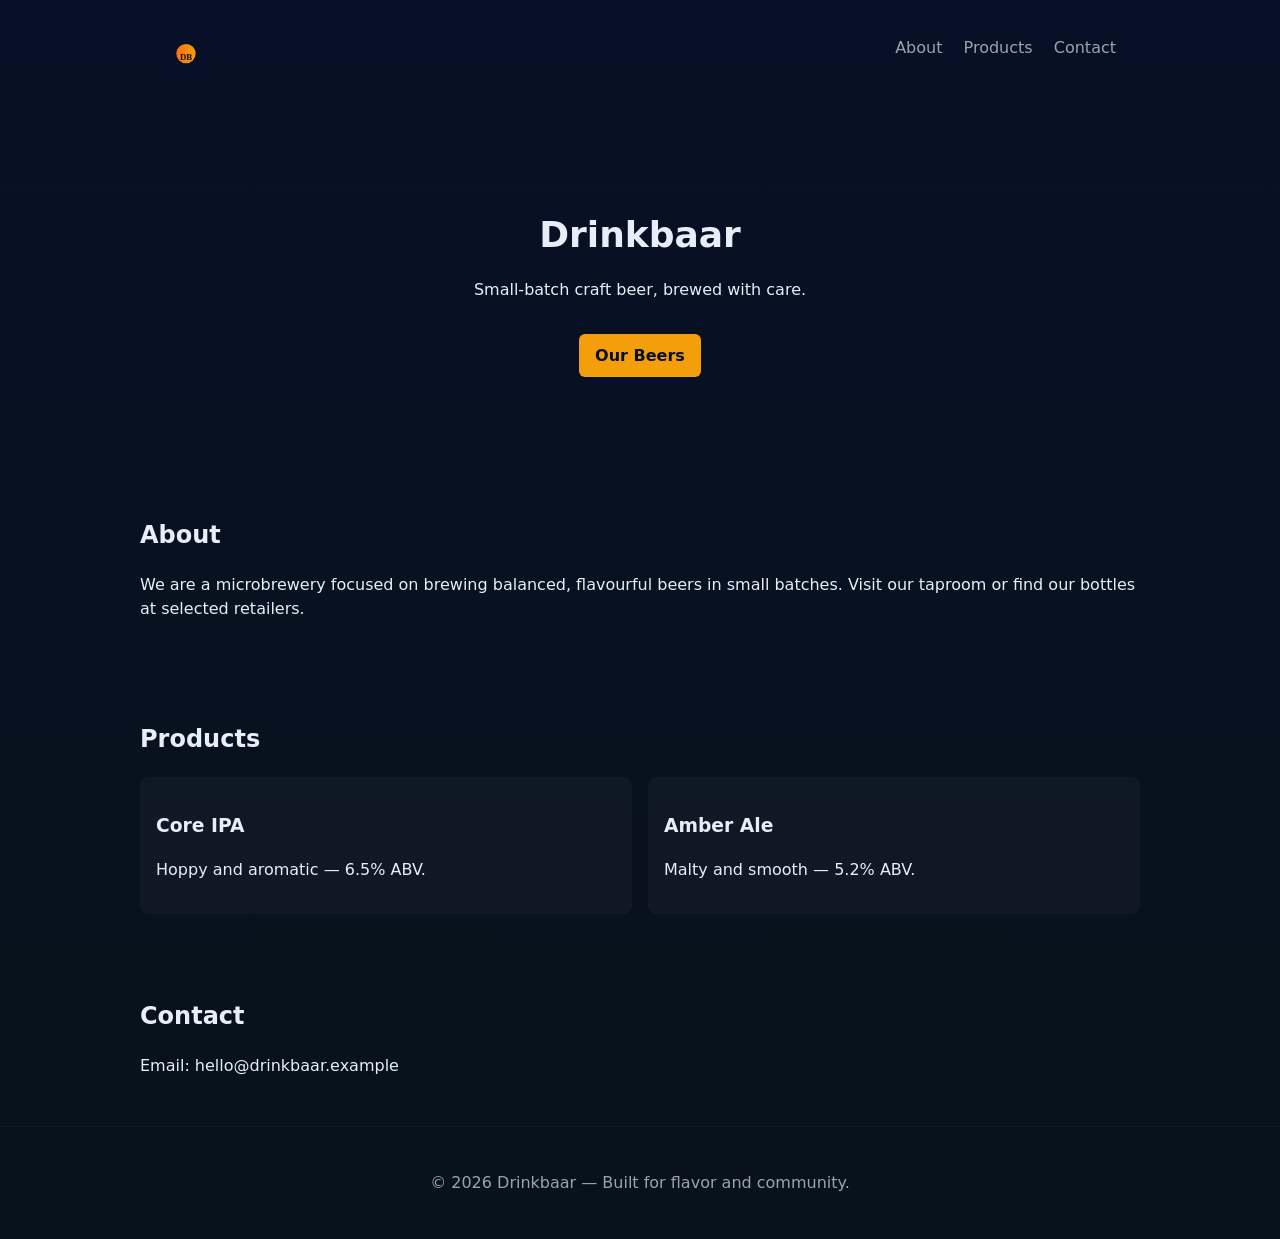
==== public/index.html @ 3a940630 "Changed workflow to use a public directory for GitHub Pages deployment and updated the deployment do" ====
<!doctype html>
<html lang="en">
<head>
  <meta charset="utf-8">
  <meta name="viewport" content="width=device-width,initial-scale=1">
  <title>Drinkbaar — Microbrewery</title>
  <meta name="description" content="Drinkbaar — Small-batch craft beers from our microbrewery.">
  <link rel="stylesheet" href="assets/css/style.css">
</head>
<body>
  <header class="site-header">
    <div class="container">
      <img src="assets/img/logo.svg" alt="Drinkbaar logo" class="logo">
      <nav class="main-nav">
        <a href="#about">About</a>
        <a href="#products">Products</a>
        <a href="#contact">Contact</a>
      </nav>
    </div>
  </header>

  <main>
    <section class="hero">
      <div class="container">
        <h1>Drinkbaar</h1>
        <p>Small-batch craft beer, brewed with care.</p>
        <a class="btn" href="#products">Our Beers</a>
      </div>
    </section>

    <section id="about" class="container about">
      <h2>About</h2>
      <p>We are a microbrewery focused on brewing balanced, flavourful beers in small batches. Visit our taproom or find our bottles at selected retailers.</p>
    </section>

    <section id="products" class="container products">
      <h2>Products</h2>
      <div class="grid">
        <article class="card">
          <h3>Core IPA</h3>
          <p>Hoppy and aromatic — 6.5% ABV.</p>
        </article>
        <article class="card">
          <h3>Amber Ale</h3>
          <p>Malty and smooth — 5.2% ABV.</p>
        </article>
      </div>
    </section>

    <section id="contact" class="container contact">
      <h2>Contact</h2>
      <p>Email: hello@drinkbaar.example</p>
    </section>
  </main>

  <footer class="site-footer">
    <div class="container">© 2026 Drinkbaar — Built for flavor and community.</div>
  </footer>
</body>
</html>
---- public/assets/css/style.css ----
:root{
  --bg:#0f1724;
  --muted:#9ca3af;
  --accent:#f59e0b;
  --card:#0b1220;
}
*{box-sizing:border-box}
body{margin:0;font-family:Inter,system-ui,Segoe UI,Roboto,"Helvetica Neue",Arial;background:linear-gradient(180deg,#071026 0%, #08121a 100%);color:#e6eef8;line-height:1.5}
.container{max-width:1000px;margin:0 auto;padding:1.5rem}
.site-header{background:transparent;padding:.75rem 0}
.site-header .logo{height:44px;vertical-align:middle}
.main-nav{float:right}
.main-nav a{color:var(--muted);margin-left:1rem;text-decoration:none}
.hero{padding:4rem 0;text-align:center}
.hero h1{font-size:2.25rem;margin:.25rem 0}
.btn{display:inline-block;margin-top:1rem;padding:.6rem 1rem;background:var(--accent);color:#071026;border-radius:6px;text-decoration:none;font-weight:600}
.about,.products,.contact{padding:2rem 0}
.grid{display:grid;grid-template-columns:repeat(auto-fit,minmax(220px,1fr));gap:1rem}
.card{background:rgba(255,255,255,0.03);padding:1rem;border-radius:8px}
.site-footer{padding:1.25rem 0;text-align:center;color:var(--muted);border-top:1px solid rgba(255,255,255,0.03)}

@media (max-width:700px){.main-nav{float:none;text-align:right;margin-top:.5rem}.hero h1{font-size:1.75rem}}
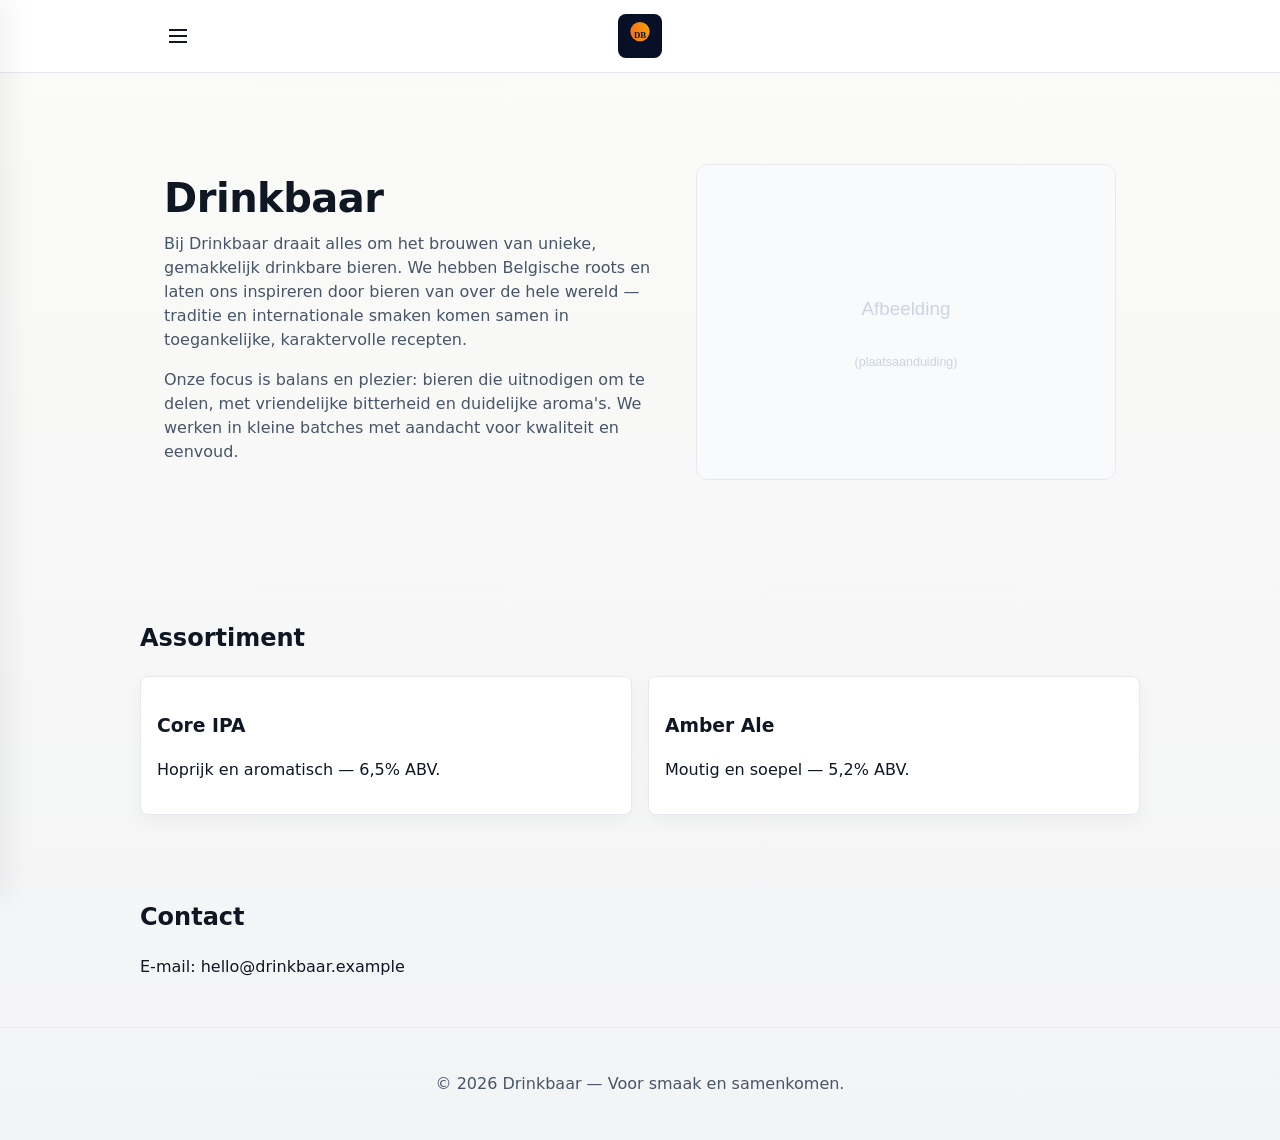
==== commit e3efb215: "Change contents" ====
--- a/public/index.html
+++ b/public/index.html
@@ -1,60 +1,118 @@
 <!doctype html>
-<html lang="en">
+<html lang="nl">
 <head>
   <meta charset="utf-8">
   <meta name="viewport" content="width=device-width,initial-scale=1">
-  <title>Drinkbaar — Microbrewery</title>
-  <meta name="description" content="Drinkbaar — Small-batch craft beers from our microbrewery.">
+  <title>Drinkbaar</title>
+  <meta name="description" content="Drinkbaar — Ambachtelijke small-batch bieren, geïnspireerd door België en de wereld.">
   <link rel="stylesheet" href="assets/css/style.css">
 </head>
 <body>
   <header class="site-header">
     <div class="container">
+      <button class="hamburger" aria-label="Menu openen" aria-expanded="false">
+        <span class="bar"></span>
+      </button>
+
       <img src="assets/img/logo.svg" alt="Drinkbaar logo" class="logo">
-      <nav class="main-nav">
-        <a href="#about">About</a>
-        <a href="#products">Products</a>
+
+      <nav class="main-nav" aria-label="Hoofdmenu" aria-hidden="true">
+        <button class="nav-close" aria-label="Sluiten">✕</button>
+        <a href="#about">Over ons</a>
+        <a href="#products">Assortiment</a>
         <a href="#contact">Contact</a>
       </nav>
     </div>
   </header>
 
+  <div class="nav-overlay" aria-hidden="true"></div>
+
   <main>
-    <section class="hero">
-      <div class="container">
-        <h1>Drinkbaar</h1>
-        <p>Small-batch craft beer, brewed with care.</p>
-        <a class="btn" href="#products">Our Beers</a>
+    <section id="about" class="hero">
+      <div class="container hero-grid">
+        <div class="hero-content">
+          <h1>Drinkbaar</h1>
+          <p>Bij Drinkbaar draait alles om het brouwen van unieke, gemakkelijk drinkbare bieren. We hebben Belgische roots en laten ons inspireren door bieren van over de hele wereld — traditie en internationale smaken komen samen in toegankelijke, karaktervolle recepten.</p>
+
+          <p>Onze focus is balans en plezier: bieren die uitnodigen om te delen, met vriendelijke bitterheid en duidelijke aroma's. We werken in kleine batches met aandacht voor kwaliteit en eenvoud.</p>
+        </div>
+
+        <div class="hero-media" aria-hidden="true">
+          <svg viewBox="0 0 400 300" preserveAspectRatio="xMidYMid slice" xmlns="http://www.w3.org/2000/svg" role="img" aria-label="Afbeelding (plaatsaanduiding)">
+            <rect width="100%" height="100%" fill="#f8fafc" />
+            <g fill="#cbd5e1" font-family="Arial, Helvetica, sans-serif" font-size="18" text-anchor="middle">
+              <text x="50%" y="48%">Afbeelding</text>
+              <text x="50%" y="64%" font-size="12">(plaatsaanduiding)</text>
+            </g>
+          </svg>
+        </div>
       </div>
     </section>
 
-    <section id="about" class="container about">
-      <h2>About</h2>
-      <p>We are a microbrewery focused on brewing balanced, flavourful beers in small batches. Visit our taproom or find our bottles at selected retailers.</p>
-    </section>
+    
 
     <section id="products" class="container products">
-      <h2>Products</h2>
+      <h2>Assortiment</h2>
       <div class="grid">
         <article class="card">
           <h3>Core IPA</h3>
-          <p>Hoppy and aromatic — 6.5% ABV.</p>
+          <p>Hoprijk en aromatisch — 6,5% ABV.</p>
         </article>
         <article class="card">
           <h3>Amber Ale</h3>
-          <p>Malty and smooth — 5.2% ABV.</p>
+          <p>Moutig en soepel — 5,2% ABV.</p>
         </article>
       </div>
     </section>
 
     <section id="contact" class="container contact">
       <h2>Contact</h2>
-      <p>Email: hello@drinkbaar.example</p>
+      <p>E-mail: hello@drinkbaar.example</p>
     </section>
   </main>
 
   <footer class="site-footer">
-    <div class="container">© 2026 Drinkbaar — Built for flavor and community.</div>
+    <div class="container">© 2026 Drinkbaar — Voor smaak en samenkomen.</div>
   </footer>
+  <script>
+    document.addEventListener('DOMContentLoaded', function(){
+      var header = document.querySelector('.site-header');
+      var btn = document.querySelector('.hamburger');
+      var nav = document.querySelector('.main-nav');
+      var closeBtn = document.querySelector('.nav-close');
+      var overlay = document.querySelector('.nav-overlay');
+      var links = document.querySelectorAll('.main-nav a');
+
+      function setOpen(open){
+        if (open){
+          header.classList.add('nav-open');
+        } else {
+          header.classList.remove('nav-open');
+        }
+        btn.setAttribute('aria-expanded', !!open);
+        nav.setAttribute('aria-hidden', !open);
+        overlay.setAttribute('aria-hidden', !open);
+      }
+
+      btn.addEventListener('click', function(e){
+        e.stopPropagation();
+        setOpen(!header.classList.contains('nav-open'));
+      });
+
+      closeBtn.addEventListener('click', function(e){
+        e.stopPropagation();
+        setOpen(false);
+        btn.focus();
+      });
+
+      overlay.addEventListener('click', function(){ setOpen(false); });
+
+      links.forEach(function(a){ a.addEventListener('click', function(){ setOpen(false); }); });
+
+      document.addEventListener('keydown', function(e){
+        if (e.key === 'Escape') setOpen(false);
+      });
+    });
+  </script>
 </body>
 </html>
--- a/public/assets/css/style.css
+++ b/public/assets/css/style.css
@@ -1,22 +1,53 @@
 :root{
-  --bg:#0f1724;
-  --muted:#9ca3af;
-  --accent:#f59e0b;
-  --card:#0b1220;
+  --bg:#fbfbf8;
+  --muted:#475569;
+  --accent:#0ea5a4;
+  --card:#ffffff;
+  --card-border:#e6e9ef;
+  --text:#0f1724;
 }
 *{box-sizing:border-box}
-body{margin:0;font-family:Inter,system-ui,Segoe UI,Roboto,"Helvetica Neue",Arial;background:linear-gradient(180deg,#071026 0%, #08121a 100%);color:#e6eef8;line-height:1.5}
+body{margin:0;font-family:Inter,system-ui,Segoe UI,Roboto,"Helvetica Neue",Arial;background:linear-gradient(180deg,#fbfbf8 0%, #f3f4f6 100%);color:var(--text);line-height:1.5}
 .container{max-width:1000px;margin:0 auto;padding:1.5rem}
 .site-header{background:transparent;padding:.75rem 0}
 .site-header .logo{height:44px;vertical-align:middle}
-.main-nav{float:right}
-.main-nav a{color:var(--muted);margin-left:1rem;text-decoration:none}
-.hero{padding:4rem 0;text-align:center}
-.hero h1{font-size:2.25rem;margin:.25rem 0}
-.btn{display:inline-block;margin-top:1rem;padding:.6rem 1rem;background:var(--accent);color:#071026;border-radius:6px;text-decoration:none;font-weight:600}
+.site-header{background:var(--card);padding:.75rem 0;border-bottom:1px solid var(--card-border);position:fixed;top:0;left:0;right:0;z-index:70}
+.site-header .container{position:relative}
+.site-header .logo{height:44px;vertical-align:middle;display:block;position:absolute;left:50%;top:50%;transform:translate(-50%,-50%);z-index:2}
+.hamburger{position:absolute;left:1rem;top:50%;transform:translateY(-50%);width:44px;height:44px;border:0;background:transparent;display:flex;align-items:center;justify-content:center;cursor:pointer}
+.hamburger .bar{display:block;width:18px;height:2px;background:var(--text);position:relative}
+.hamburger .bar:before,.hamburger .bar:after{content:"";position:absolute;left:0;width:18px;height:2px;background:var(--text)}
+.hamburger .bar:before{top:-6px}
+.hamburger .bar:after{top:6px}
+
+.main-nav{position:fixed;left:0;top:0;height:100vh;width:280px;max-width:80%;background:var(--card);border-right:1px solid var(--card-border);box-shadow:8px 0 30px rgba(15,23,36,0.06);padding:2rem 1rem;transform:translateX(-100%);transition:transform .28s ease;z-index:60}
+.main-nav .nav-close{position:absolute;right:12px;top:12px;border:0;background:transparent;font-size:22px;line-height:1;color:var(--text);cursor:pointer}
+.main-nav a{display:block;padding:.75rem 0;color:var(--text);text-decoration:none;text-align:left;padding-left:0.5rem}
+.site-header.nav-open .main-nav{transform:translateX(0)}
+
+.nav-overlay{position:fixed;inset:0;background:rgba(15,23,36,0.45);opacity:0;transition:opacity .28s ease;pointer-events:none;z-index:50}
+.site-header.nav-open .nav-overlay{opacity:1;pointer-events:auto}
+
+/* keep hamburger visible on all screen sizes; nav opens via hamburger */
+.hero{padding:4rem 0}
+main{padding-top:76px}
+.container > section, section{scroll-margin-top:76px}
+.hero h1{font-size:2.5rem;margin:.25rem 0;color:var(--text);letter-spacing:-0.5px}
+.hero p{color:var(--muted);margin:0 0 1rem 0}
+
+.hero-grid{display:grid;grid-template-columns:1fr 420px;gap:2rem;align-items:center}
+.hero-content{max-width:60ch}
+.hero-media{border-radius:12px;overflow:hidden;min-height:260px;background:linear-gradient(180deg,#f8fafc,#eef2f7);border:1px solid var(--card-border);display:flex;align-items:center;justify-content:center}
+.hero-media svg{width:100%;height:100%;display:block}
+
+@media (max-width:900px){
+  .hero-grid{grid-template-columns:1fr;}
+  .hero-media{min-height:180px;margin-top:1rem}
+}
+.btn{display:inline-block;margin-top:1rem;padding:.6rem 1rem;background:var(--accent);color:#ffffff;border-radius:6px;text-decoration:none;font-weight:600;box-shadow:0 6px 14px rgba(14,165,164,0.12)}
 .about,.products,.contact{padding:2rem 0}
 .grid{display:grid;grid-template-columns:repeat(auto-fit,minmax(220px,1fr));gap:1rem}
-.card{background:rgba(255,255,255,0.03);padding:1rem;border-radius:8px}
-.site-footer{padding:1.25rem 0;text-align:center;color:var(--muted);border-top:1px solid rgba(255,255,255,0.03)}
+.card{background:var(--card);padding:1rem;border-radius:8px;border:1px solid var(--card-border);box-shadow:0 6px 18px rgba(15,23,36,0.04)}
+.site-footer{padding:1.25rem 0;text-align:center;color:var(--muted);border-top:1px solid var(--card-border)}
 
 @media (max-width:700px){.main-nav{float:none;text-align:right;margin-top:.5rem}.hero h1{font-size:1.75rem}}
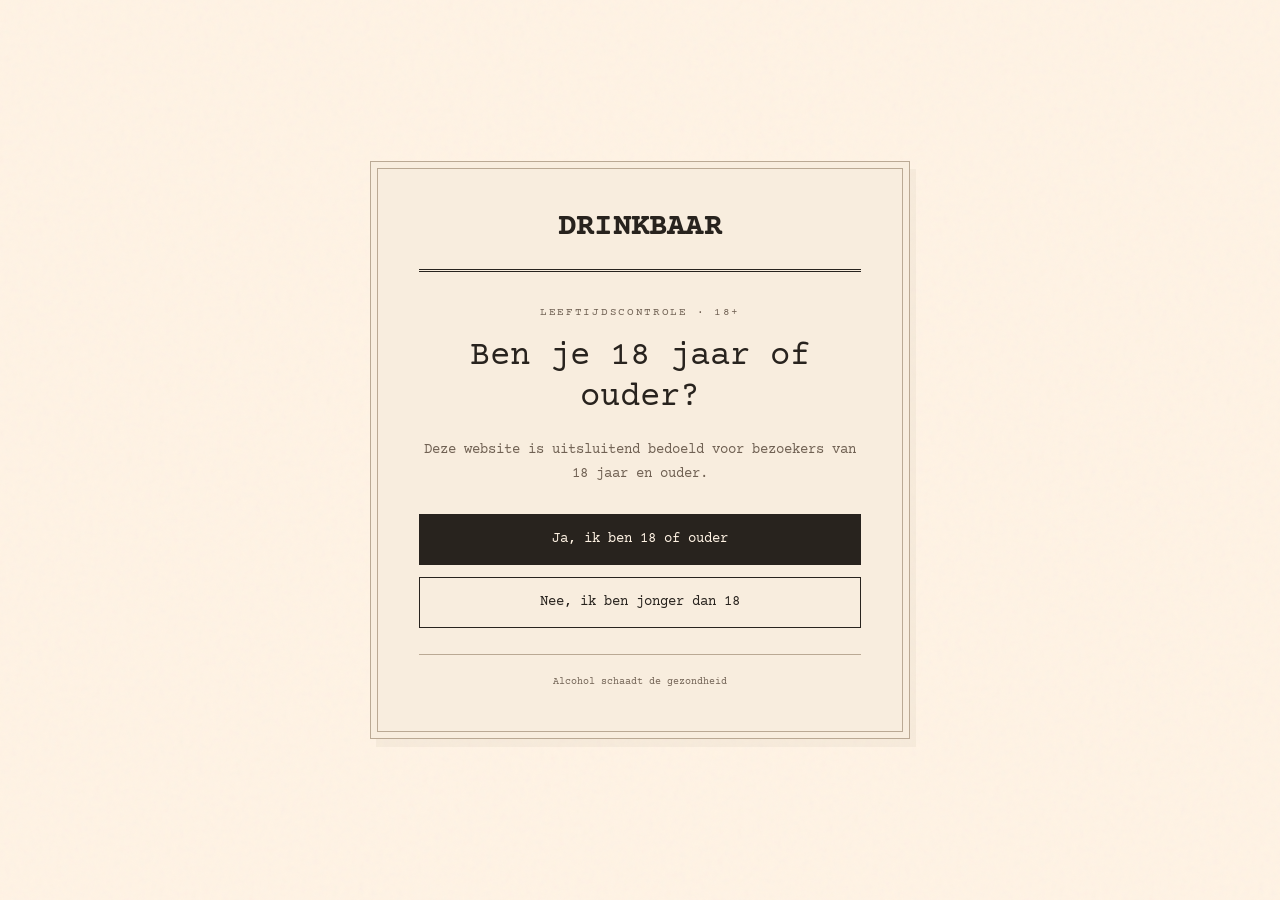
==== commit 6ce8072e: "Publish new design" ====
--- a/public/index.html
+++ b/public/index.html
@@ -1,118 +1,45 @@
 <!doctype html>
 <html lang="nl">
 <head>
-  <meta charset="utf-8">
-  <meta name="viewport" content="width=device-width,initial-scale=1">
-  <title>Drinkbaar</title>
-  <meta name="description" content="Drinkbaar — Ambachtelijke small-batch bieren, geïnspireerd door België en de wereld.">
-  <link rel="stylesheet" href="assets/css/style.css">
+<meta charset="utf-8"><meta name="viewport" content="width=device-width,initial-scale=1"><meta name="theme-color" content="#fff3e4">
+<title>Drinkbaar — Bruin Kroeg | Belgisch amberbier</title>
+<meta name="description" content="Bruin Kroeg van Drinkbaar. Belgisch amberbier van hoge gisting met een milde rooksmaak, gelagerd op eikenhoutsnippers.">
+<link rel="icon" href="assets/img/favicon.svg" type="image/svg+xml"><link rel="stylesheet" href="assets/css/style.css">
 </head>
 <body>
-  <header class="site-header">
-    <div class="container">
-      <button class="hamburger" aria-label="Menu openen" aria-expanded="false">
-        <span class="bar"></span>
-      </button>
-
-      <img src="assets/img/logo.svg" alt="Drinkbaar logo" class="logo">
-
-      <nav class="main-nav" aria-label="Hoofdmenu" aria-hidden="true">
-        <button class="nav-close" aria-label="Sluiten">✕</button>
-        <a href="#about">Over ons</a>
-        <a href="#products">Assortiment</a>
-        <a href="#contact">Contact</a>
-      </nav>
+<section class="age-gate" id="age-gate" role="dialog" aria-modal="true" aria-labelledby="age-title" aria-describedby="age-description">
+  <div class="age-card">
+    <p class="brand age-brand">DRINKBAAR</p>
+    <p class="eyebrow">LEEFTIJDSCONTROLE · 18+</p>
+    <h2 id="age-title" tabindex="-1">Ben je 18 jaar of ouder?</h2>
+    <p id="age-description">Deze website is uitsluitend bedoeld voor bezoekers van 18 jaar en ouder.</p>
+    <div class="age-actions" id="age-actions">
+      <button type="button" id="age-confirm" disabled>Ja, ik ben 18 of ouder</button>
+      <button type="button" id="age-deny" class="age-secondary" disabled>Nee, ik ben jonger dan 18</button>
     </div>
-  </header>
-
-  <div class="nav-overlay" aria-hidden="true"></div>
-
-  <main>
-    <section id="about" class="hero">
-      <div class="container hero-grid">
-        <div class="hero-content">
-          <h1>Drinkbaar</h1>
-          <p>Bij Drinkbaar draait alles om het brouwen van unieke, gemakkelijk drinkbare bieren. We hebben Belgische roots en laten ons inspireren door bieren van over de hele wereld — traditie en internationale smaken komen samen in toegankelijke, karaktervolle recepten.</p>
-
-          <p>Onze focus is balans en plezier: bieren die uitnodigen om te delen, met vriendelijke bitterheid en duidelijke aroma's. We werken in kleine batches met aandacht voor kwaliteit en eenvoud.</p>
-        </div>
-
-        <div class="hero-media" aria-hidden="true">
-          <svg viewBox="0 0 400 300" preserveAspectRatio="xMidYMid slice" xmlns="http://www.w3.org/2000/svg" role="img" aria-label="Afbeelding (plaatsaanduiding)">
-            <rect width="100%" height="100%" fill="#f8fafc" />
-            <g fill="#cbd5e1" font-family="Arial, Helvetica, sans-serif" font-size="18" text-anchor="middle">
-              <text x="50%" y="48%">Afbeelding</text>
-              <text x="50%" y="64%" font-size="12">(plaatsaanduiding)</text>
-            </g>
-          </svg>
-        </div>
-      </div>
-    </section>
-
-    
-
-    <section id="products" class="container products">
-      <h2>Assortiment</h2>
-      <div class="grid">
-        <article class="card">
-          <h3>Core IPA</h3>
-          <p>Hoprijk en aromatisch — 6,5% ABV.</p>
-        </article>
-        <article class="card">
-          <h3>Amber Ale</h3>
-          <p>Moutig en soepel — 5,2% ABV.</p>
-        </article>
-      </div>
-    </section>
-
-    <section id="contact" class="container contact">
-      <h2>Contact</h2>
-      <p>E-mail: hello@drinkbaar.example</p>
-    </section>
-  </main>
-
-  <footer class="site-footer">
-    <div class="container">© 2026 Drinkbaar — Voor smaak en samenkomen.</div>
-  </footer>
-  <script>
-    document.addEventListener('DOMContentLoaded', function(){
-      var header = document.querySelector('.site-header');
-      var btn = document.querySelector('.hamburger');
-      var nav = document.querySelector('.main-nav');
-      var closeBtn = document.querySelector('.nav-close');
-      var overlay = document.querySelector('.nav-overlay');
-      var links = document.querySelectorAll('.main-nav a');
-
-      function setOpen(open){
-        if (open){
-          header.classList.add('nav-open');
-        } else {
-          header.classList.remove('nav-open');
-        }
-        btn.setAttribute('aria-expanded', !!open);
-        nav.setAttribute('aria-hidden', !open);
-        overlay.setAttribute('aria-hidden', !open);
-      }
-
-      btn.addEventListener('click', function(e){
-        e.stopPropagation();
-        setOpen(!header.classList.contains('nav-open'));
-      });
-
-      closeBtn.addEventListener('click', function(e){
-        e.stopPropagation();
-        setOpen(false);
-        btn.focus();
-      });
-
-      overlay.addEventListener('click', function(){ setOpen(false); });
-
-      links.forEach(function(a){ a.addEventListener('click', function(){ setOpen(false); }); });
-
-      document.addEventListener('keydown', function(e){
-        if (e.key === 'Escape') setOpen(false);
-      });
-    });
-  </script>
-</body>
-</html>
+    <noscript><p>Schakel JavaScript in om je leeftijd te bevestigen. De website blijft tot dan gesloten.</p></noscript>
+    <p class="age-footnote">Alcohol schaadt de gezondheid</p>
+  </div>
+</section>
+<div class="site-content" id="site-content" hidden inert>
+<a class="skip-link" href="#main">Naar de inhoud</a>
+<header class="site-header wrap"><a class="brand" href="#" aria-label="Drinkbaar, naar boven">DRINKBAAR</a><p class="header-note">Belgisch bier</p></header>
+<main id="main">
+<section id="bier" class="hero wrap" aria-labelledby="hero-title">
+  <div class="hero-copy">
+    <h1 id="hero-title">Bruin<br>Kroeg<span class="title-period">.</span></h1>
+    <p class="hero-description">
+        Denk aan een bruine kroeg, het eikenhout aan de muur, de rook in de gordijnen en de geur van heerlijk bier. Denk aan de goeie momenten, de straffe verhalen, de goeie moppen en de flauwe moppen. Denk aan het kameraadschap met oude bekenden en nieuwe onbekenden. Aan de toog is iedereen gelijk. Dat is onze cafécultuur en dat is de essentie van Bruin Kroeg.</p>
+  </div>
+  <figure class="hero-art">
+    <div class="photo-frame"><img class="product-photo" src="assets/img/bruin-kroeg-soft-reflections.png" alt="Productvisualisatie naar de echte Drinkbaar Bruin Kroeg fles: donkerbruin glas, gouden kroonkurk en een crèmekleurig etiket met barkruk, op een houten cafétafel" width="1024" height="1536" fetchpriority="high"></div>
+  </figure>
+</section>
+</main>
+<footer class="site-footer wrap">
+  <p>© <span id="year">2026</span> Drinkbaar</p>
+  <p>Alcohol schaadt de gezondheid</p>
+</footer>
+</div>
+<script src="assets/js/age-gate.js" defer></script>
+</body></html>
--- a/public/assets/css/style.css
+++ b/public/assets/css/style.css
@@ -1,53 +1,138 @@
-:root{
-  --bg:#fbfbf8;
-  --muted:#475569;
-  --accent:#0ea5a4;
-  --card:#ffffff;
-  --card-border:#e6e9ef;
-  --text:#0f1724;
+@import url('https://fonts.googleapis.com/css2?family=Courier+Prime:wght@400;700&display=swap');
+
+:root {
+  --paper: #fff3e4;
+  --ink: #28231e;
+  --muted: #706153;
+  --line: #baa994;
+  --mono: 'Courier Prime', 'Courier New', monospace;
 }
-*{box-sizing:border-box}
-body{margin:0;font-family:Inter,system-ui,Segoe UI,Roboto,"Helvetica Neue",Arial;background:linear-gradient(180deg,#fbfbf8 0%, #f3f4f6 100%);color:var(--text);line-height:1.5}
-.container{max-width:1000px;margin:0 auto;padding:1.5rem}
-.site-header{background:transparent;padding:.75rem 0}
-.site-header .logo{height:44px;vertical-align:middle}
-.site-header{background:var(--card);padding:.75rem 0;border-bottom:1px solid var(--card-border);position:fixed;top:0;left:0;right:0;z-index:70}
-.site-header .container{position:relative}
-.site-header .logo{height:44px;vertical-align:middle;display:block;position:absolute;left:50%;top:50%;transform:translate(-50%,-50%);z-index:2}
-.hamburger{position:absolute;left:1rem;top:50%;transform:translateY(-50%);width:44px;height:44px;border:0;background:transparent;display:flex;align-items:center;justify-content:center;cursor:pointer}
-.hamburger .bar{display:block;width:18px;height:2px;background:var(--text);position:relative}
-.hamburger .bar:before,.hamburger .bar:after{content:"";position:absolute;left:0;width:18px;height:2px;background:var(--text)}
-.hamburger .bar:before{top:-6px}
-.hamburger .bar:after{top:6px}
 
-.main-nav{position:fixed;left:0;top:0;height:100vh;width:280px;max-width:80%;background:var(--card);border-right:1px solid var(--card-border);box-shadow:8px 0 30px rgba(15,23,36,0.06);padding:2rem 1rem;transform:translateX(-100%);transition:transform .28s ease;z-index:60}
-.main-nav .nav-close{position:absolute;right:12px;top:12px;border:0;background:transparent;font-size:22px;line-height:1;color:var(--text);cursor:pointer}
-.main-nav a{display:block;padding:.75rem 0;color:var(--text);text-decoration:none;text-align:left;padding-left:0.5rem}
-.site-header.nav-open .main-nav{transform:translateX(0)}
+* { box-sizing: border-box; }
+body {
+  margin: 0;
+  min-height: 100vh;
+  min-height: 100svh;
+  background: var(--paper);
+  color: var(--ink);
+  font-family: var(--mono);
+  -webkit-font-smoothing: antialiased;
+  background-image: url("data:image/svg+xml,%3Csvg viewBox='0 0 180 180' xmlns='http://www.w3.org/2000/svg'%3E%3Cfilter id='n'%3E%3CfeTurbulence type='fractalNoise' baseFrequency='.78' numOctaves='3' stitchTiles='stitch'/%3E%3C/filter%3E%3Cpath fill='%235b3c20' opacity='.035' filter='url(%23n)' d='M0 0h180v180H0z'/%3E%3C/svg%3E");
+}
+a { color: inherit; text-decoration: none; }
+a:focus-visible { outline: 2px dashed var(--ink); outline-offset: 6px; }
+::selection { background: var(--ink); color: var(--paper); }
+.wrap { width: min(1180px, calc(100% - 100px)); margin-inline: auto; }
+.skip-link { position: fixed; top: 10px; left: 10px; transform: translateY(-150%); z-index: 10; background: var(--paper); padding: 14px; }
+.skip-link:focus { transform: translateY(0); }
+.site-header { display: flex; justify-content: space-between; align-items: center; min-height: 76px; border-bottom: 3px double var(--ink); gap: 24px; }
+.brand { font-size: 31px; font-weight: 700; letter-spacing: -.8px; }
+.header-note { font-size: 12px; color: var(--muted); margin: 0; }
+main { display: grid; }
+.hero { display: grid; grid-template-columns: 1.05fr 1fr; gap: 60px; align-items: center; padding-block: 26px; }
+.hero-copy { min-width: 0; }
+.eyebrow { font-size: 11px; line-height: 1.6; font-weight: 400; letter-spacing: 1.7px; margin: 0 0 20px; }
+h1 { font-size: clamp(64px, 12vh, 108px); font-size: clamp(64px, 12svh, 108px); line-height: .98; letter-spacing: -5px; margin: 0 0 22px; font-weight: 700; }
+.title-period { color: #826347; }
+.hero-tagline { font-size: 17px; font-weight: 700; line-height: 1.5; margin: 0 0 14px; }
+.hero-description { font-size: 15px; line-height: 1.85; max-width: 43ch; margin: 0; color: var(--muted); }
+.hero-art {
+  min-width: 0;
+  margin: 0;
+  justify-self: center;
+  /* Reserve space for the header, frame and footer. */
+  width: min(100%, calc((100vh - 230px) * 2 / 3 + 20px));
+  width: min(100%, calc((100svh - 230px) * 2 / 3 + 20px));
+}
+.photo-frame { padding: 9px; border: 1px solid var(--line); background: #f8edde; transform: rotate(1.5deg); box-shadow: 5px 8px 0 #3827170a; }
+.product-photo { display: block; width: 100%; height: auto; aspect-ratio: 2 / 3; object-fit: contain; }
+.hero-art figcaption { display: flex; flex-wrap: wrap; justify-content: space-between; gap: 8px; font-size: 9px; padding: 16px 3px 0; letter-spacing: .6px; color: var(--muted); }
+.site-footer { display: flex; justify-content: space-between; align-items: center; gap: 16px; min-height: 64px; padding-block: 16px; border-top: 3px double var(--ink); }
+.site-footer p { margin: 0; font-size: 10px; line-height: 1.6; color: var(--muted); }
 
-.nav-overlay{position:fixed;inset:0;background:rgba(15,23,36,0.45);opacity:0;transition:opacity .28s ease;pointer-events:none;z-index:50}
-.site-header.nav-open .nav-overlay{opacity:1;pointer-events:auto}
+@media (max-width: 1000px) {
+  .wrap { width: calc(100% - 64px); }
+  .hero { gap: 36px; }
+  .hero-tagline { font-size: 15px; }
+  .hero-description { font-size: 14px; }
+}
 
-/* keep hamburger visible on all screen sizes; nav opens via hamburger */
-.hero{padding:4rem 0}
-main{padding-top:76px}
-.container > section, section{scroll-margin-top:76px}
-.hero h1{font-size:2.5rem;margin:.25rem 0;color:var(--text);letter-spacing:-0.5px}
-.hero p{color:var(--muted);margin:0 0 1rem 0}
+/* Short windows and zoomed layouts may scroll rather than clip content. */
+@media (min-width: 761px) and (max-height: 650px) {
+  .hero { padding-block: 20px; }
+  h1 { font-size: 64px; margin-bottom: 16px; }
+  .eyebrow { margin-bottom: 14px; }
+  .hero-description { font-size: 14px; line-height: 1.7; }
+  .hero-art { min-width: 180px; }
+}
 
-.hero-grid{display:grid;grid-template-columns:1fr 420px;gap:2rem;align-items:center}
-.hero-content{max-width:60ch}
-.hero-media{border-radius:12px;overflow:hidden;min-height:260px;background:linear-gradient(180deg,#f8fafc,#eef2f7);border:1px solid var(--card-border);display:flex;align-items:center;justify-content:center}
-.hero-media svg{width:100%;height:100%;display:block}
+@media (max-width: 760px) {
+  .wrap { width: calc(100% - 40px); }
+  .site-header { min-height: 72px; gap: 15px; flex-wrap: wrap; padding-block: 16px; }
+  .brand { font-size: 24px; }
+  .header-note { font-size: 10px; }
+  .hero { grid-template-columns: 1fr; padding-block: 32px; gap: 30px; }
+  .eyebrow { font-size: 10px; }
+  h1 { font-size: clamp(76px, 18vw, 104px); }
+  .hero-tagline { font-size: 16px; }
+  .hero-description { font-size: 14px; max-width: 46ch; }
+  .hero-art { width: min(100% - 8px, 340px); }
+  .site-footer { flex-wrap: wrap; gap: 8px 20px; }
+}
 
-@media (max-width:900px){
-  .hero-grid{grid-template-columns:1fr;}
-  .hero-media{min-height:180px;margin-top:1rem}
+@media (max-width: 380px) {
+  .brand { font-size: 21px; }
+  .header-note { font-size: 9px; }
 }
-.btn{display:inline-block;margin-top:1rem;padding:.6rem 1rem;background:var(--accent);color:#ffffff;border-radius:6px;text-decoration:none;font-weight:600;box-shadow:0 6px 14px rgba(14,165,164,0.12)}
-.about,.products,.contact{padding:2rem 0}
-.grid{display:grid;grid-template-columns:repeat(auto-fit,minmax(220px,1fr));gap:1rem}
-.card{background:var(--card);padding:1rem;border-radius:8px;border:1px solid var(--card-border);box-shadow:0 6px 18px rgba(15,23,36,0.04)}
-.site-footer{padding:1.25rem 0;text-align:center;color:var(--muted);border-top:1px solid var(--card-border)}
 
-@media (max-width:700px){.main-nav{float:none;text-align:right;margin-top:.5rem}.hero h1{font-size:1.75rem}}
+/* Keep the website unavailable until an adult visitor confirms their age. */
+.site-content {
+  min-height: 100vh;
+  min-height: 100svh;
+  display: grid;
+  grid-template-rows: auto 1fr auto;
+}
+.site-content[hidden], .age-gate[hidden], .age-actions[hidden] { display: none; }
+.age-gate {
+  min-height: 100vh;
+  min-height: 100svh;
+  display: grid;
+  place-items: center;
+  padding: 24px;
+  background-color: var(--paper);
+  background-image: inherit;
+}
+.age-card {
+  width: min(100%, 540px);
+  padding: clamp(24px, 5vw, 48px);
+  border: 1px solid var(--line);
+  outline: 1px solid var(--line);
+  outline-offset: -8px;
+  background: #f8edde;
+  box-shadow: 6px 8px 0 #3827170a;
+  text-align: center;
+}
+.age-brand { margin: 0 0 32px; padding-bottom: 24px; border-bottom: 3px double var(--ink); }
+.age-card .eyebrow { margin-bottom: 16px; color: var(--muted); }
+.age-card h2 { font-size: clamp(25px, 5vw, 34px); line-height: 1.2; font-weight: 400; margin: 0 0 20px; }
+.age-card h2:focus { outline: none; }
+.age-card > p:not(.brand):not(.eyebrow) { color: var(--muted); font-size: 14px; line-height: 1.7; }
+.age-actions { display: grid; gap: 12px; margin-top: 28px; }
+.age-actions button {
+  width: 100%;
+  min-height: 48px;
+  padding: 14px 16px;
+  border: 1px solid var(--ink);
+  border-radius: 0;
+  font: inherit;
+  font-size: 14px;
+  line-height: 1.5;
+  background: var(--ink);
+  color: var(--paper);
+  cursor: pointer;
+}
+.age-actions .age-secondary { background: transparent; color: var(--ink); }
+.age-actions button:hover:not(:disabled) { background: #544333; color: var(--paper); }
+.age-actions button:focus-visible { outline: 2px dashed var(--ink); outline-offset: 4px; }
+.age-actions button:disabled { opacity: .5; cursor: not-allowed; }
+.age-card > .age-footnote { margin: 26px 0 0; padding-top: 18px; border-top: 1px solid var(--line); font-size: 10px !important; }
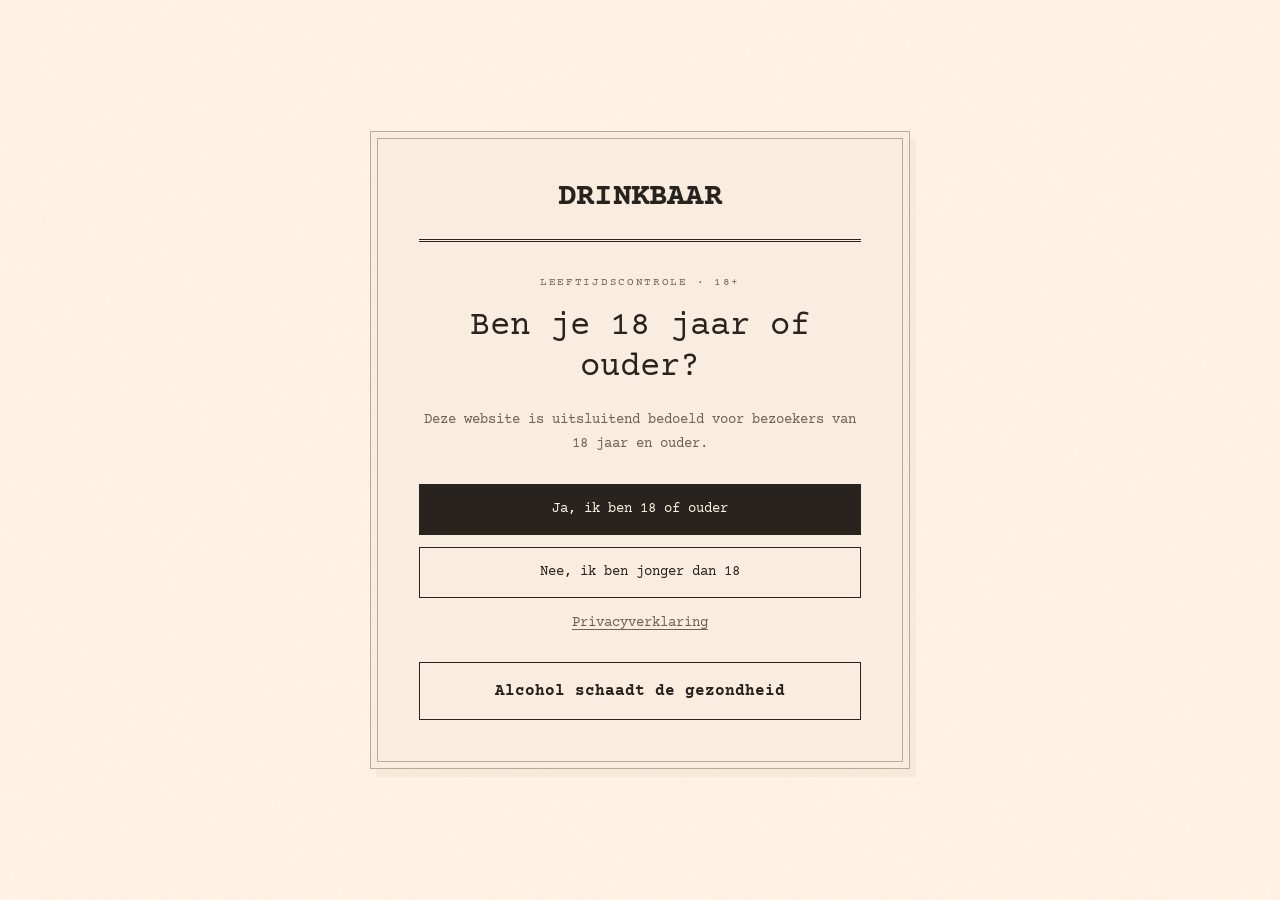
==== commit 764ea4df: "Add extra sections" ====
--- a/public/index.html
+++ b/public/index.html
@@ -18,12 +18,22 @@
       <button type="button" id="age-deny" class="age-secondary" disabled>Nee, ik ben jonger dan 18</button>
     </div>
     <noscript><p>Schakel JavaScript in om je leeftijd te bevestigen. De website blijft tot dan gesloten.</p></noscript>
-    <p class="age-footnote">Alcohol schaadt de gezondheid</p>
+    <p><a class="text-link" href="privacy.html">Privacyverklaring</a></p>
+    <p class="alcohol-warning age-warning">Alcohol schaadt de gezondheid</p>
   </div>
 </section>
 <div class="site-content" id="site-content" hidden inert>
 <a class="skip-link" href="#main">Naar de inhoud</a>
-<header class="site-header wrap"><a class="brand" href="#" aria-label="Drinkbaar, naar boven">DRINKBAAR</a><p class="header-note">Belgisch bier</p></header>
+<header class="site-header wrap">
+  <a class="brand" href="#bier" aria-label="Drinkbaar, naar ons bier">DRINKBAAR</a>
+  <nav class="site-nav" aria-label="Hoofdnavigatie">
+    <ul>
+      <li><a href="#bier">Ons bier</a></li>
+      <li><a href="#over-ons">Over ons</a></li>
+      <li><a href="#contact">Contact</a></li>
+    </ul>
+  </nav>
+</header>
 <main id="main">
 <section id="bier" class="hero wrap" aria-labelledby="hero-title">
   <div class="hero-copy">
@@ -35,11 +45,45 @@
     <div class="photo-frame"><img class="product-photo" src="assets/img/bruin-kroeg-soft-reflections.png" alt="Productvisualisatie naar de echte Drinkbaar Bruin Kroeg fles: donkerbruin glas, gouden kroonkurk en een crèmekleurig etiket met barkruk, op een houten cafétafel" width="1024" height="1536" fetchpriority="high"></div>
   </figure>
 </section>
+<section id="over-ons" class="about wrap" aria-labelledby="about-title">
+  <div class="about-heading">
+    <p class="eyebrow">OVER ONS</p>
+    <h2 id="about-title">Het begon met een mop<span class="title-period">.</span></h2>
+    <blockquote>“Als het maar drinkbaar is”</blockquote>
+  </div>
+  <div class="about-story">
+    <p>Het begon op café, terwijl we samen bier proefden. Wat als we zelf eens bier maakten? We gingen aan de slag en brouwden ons eerste bier. En warempel: het was drinkbaar.</p>
+    <p>Met elk brouwsel kregen we de smaak meer te pakken en werd ons bier beter dan zomaar drinkbaar. Maar de mop bleef hangen. En de naam dus ook. Intussen is onze hobby uitgegroeid tot een passie die we met de wereld willen delen.</p>
+    <p>Drinkbaar knipoogt ook naar een oude legende: in de middeleeuwen zou het water zo vervuild zijn geweest dat alleen bier nog drinkbaar was.<sup><a class="text-link" href="#legende-toelichting" aria-label="Lees de toelichting bij de legende">*</a></sup> Voor ons gaat de naam vooral over smaak en over onszelf niet al te serieus nemen.</p>
+    <p>Ons bier nemen we wél serieus. We gaan voor hoge kwaliteit en verkennen graag minder alledaagse smaken. Toch moet ons bier toegankelijk blijven: het mag je verrassen en tegelijk vertrouwd aanvoelen. Nieuw én herkenbaar. En bovenal: drinkbaar.</p>
+    <p id="legende-toelichting" class="about-footnote" tabindex="-1">* Deze legende is folklore, geen historisch feit of gezondheidsclaim. Ze is geen reden om bier boven water te verkiezen.</p>
+  </div>
+</section>
+<section id="contact" class="contact wrap" aria-labelledby="contact-title">
+  <div class="contact-copy">
+    <p class="eyebrow">EEN VRAAG OF EEN GOED VERHAAL?</p>
+    <h2 id="contact-title">Laat van je horen<span class="title-period">.</span></h2>
+    <p>Heb je een vraag, een idee of gewoon zin om iets te vertellen? Stuur ons een bericht. We horen graag van je.</p>
+  </div>
+  <div class="contact-details">
+    <p class="eyebrow">MAIL ONS</p>
+    <a class="contact-email text-link" href="mailto:info@amelu.be">info@amelu.be</a>
+    <address>Amelu BV<br>Groenstraat 1<br>2820 Bonheiden, België</address>
+    <p>Btw-nummer: BE 0689.586.163</p>
+    <p><a class="text-link" href="privacy.html">Hoe we met je gegevens omgaan</a></p>
+  </div>
+</section>
 </main>
 <footer class="site-footer wrap">
-  <p>© <span id="year">2026</span> Drinkbaar</p>
-  <p>Alcohol schaadt de gezondheid</p>
+  <div class="company-details">
+    <p>© <span id="year">2026</span> Drinkbaar · Amelu BV</p>
+    <p>Groenstraat 1, 2820 Bonheiden, België</p>
+    <p>Btw-nummer: BE 0689.586.163</p>
+    <p><a class="text-link" href="mailto:info@amelu.be">info@amelu.be</a></p>
+  </div>
+  <p><a class="text-link" href="privacy.html">Privacyverklaring</a></p>
 </footer>
+<p class="alcohol-warning bottom-warning">Alcohol schaadt de gezondheid</p>
 </div>
 <script src="assets/js/age-gate.js" defer></script>
 </body></html>
--- a/public/assets/css/style.css
+++ b/public/assets/css/style.css
@@ -1,4 +1,34 @@
-@import url('https://fonts.googleapis.com/css2?family=Courier+Prime:wght@400;700&display=swap');
+@font-face {
+  font-family: 'Courier Prime';
+  src: url('../font/CourierPrime-Regular.ttf') format('truetype');
+  font-weight: 400;
+  font-style: normal;
+  font-display: swap;
+}
+
+@font-face {
+  font-family: 'Courier Prime';
+  src: url('../font/CourierPrime-Bold.ttf') format('truetype');
+  font-weight: 700;
+  font-style: normal;
+  font-display: swap;
+}
+
+@font-face {
+  font-family: 'Courier Prime';
+  src: url('../font/CourierPrime-Italic.ttf') format('truetype');
+  font-weight: 400;
+  font-style: italic;
+  font-display: swap;
+}
+
+@font-face {
+  font-family: 'Courier Prime';
+  src: url('../font/CourierPrime-BoldItalic.ttf') format('truetype');
+  font-weight: 700;
+  font-style: italic;
+  font-display: swap;
+}
 
 :root {
   --paper: #fff3e4;
@@ -6,9 +36,14 @@
   --muted: #706153;
   --line: #baa994;
   --mono: 'Courier Prime', 'Courier New', monospace;
+  --warning-space: calc(5rem + env(safe-area-inset-bottom, 0px));
 }
 
 * { box-sizing: border-box; }
+html { scroll-padding-top: 100px; scroll-padding-bottom: var(--warning-space); }
+@media (prefers-reduced-motion: no-preference) {
+  html { scroll-behavior: smooth; }
+}
 body {
   margin: 0;
   min-height: 100vh;
@@ -20,14 +55,20 @@
   background-image: url("data:image/svg+xml,%3Csvg viewBox='0 0 180 180' xmlns='http://www.w3.org/2000/svg'%3E%3Cfilter id='n'%3E%3CfeTurbulence type='fractalNoise' baseFrequency='.78' numOctaves='3' stitchTiles='stitch'/%3E%3C/filter%3E%3Cpath fill='%235b3c20' opacity='.035' filter='url(%23n)' d='M0 0h180v180H0z'/%3E%3C/svg%3E");
 }
 a { color: inherit; text-decoration: none; }
+.text-link { text-decoration: underline; text-underline-offset: 3px; }
 a:focus-visible { outline: 2px dashed var(--ink); outline-offset: 6px; }
 ::selection { background: var(--ink); color: var(--paper); }
 .wrap { width: min(1180px, calc(100% - 100px)); margin-inline: auto; }
 .skip-link { position: fixed; top: 10px; left: 10px; transform: translateY(-150%); z-index: 10; background: var(--paper); padding: 14px; }
 .skip-link:focus { transform: translateY(0); }
-.site-header { display: flex; justify-content: space-between; align-items: center; min-height: 76px; border-bottom: 3px double var(--ink); gap: 24px; }
+.site-header { position: sticky; top: 0; z-index: 5; align-self: start; display: grid; grid-template-columns: auto 1fr; align-items: center; min-height: 76px; padding-block: 12px; border-bottom: 3px double var(--ink); gap: 8px 24px; background: var(--paper); }
+.site-nav { justify-self: end; }
+.alcohol-warning { margin: 0; color: var(--ink); font-size: 16px; font-weight: 700; line-height: 1.5; text-align: center; }
+.bottom-warning { position: fixed; inset: auto 0 0; z-index: 6; padding: 12px 20px calc(12px + env(safe-area-inset-bottom, 0px)); border-top: 3px double var(--ink); background: var(--paper); }
 .brand { font-size: 31px; font-weight: 700; letter-spacing: -.8px; }
-.header-note { font-size: 12px; color: var(--muted); margin: 0; }
+.site-nav ul { display: flex; flex-wrap: wrap; align-items: center; gap: 8px 24px; list-style: none; margin: 0; padding: 0; }
+.site-nav a { display: inline-flex; align-items: center; min-height: 44px; font-size: 14px; text-decoration: underline; text-decoration-color: transparent; text-underline-offset: 6px; }
+.site-nav a:hover, .site-nav a:focus-visible { text-decoration-color: currentColor; }
 main { display: grid; }
 .hero { display: grid; grid-template-columns: 1.05fr 1fr; gap: 60px; align-items: center; padding-block: 26px; }
 .hero-copy { min-width: 0; }
@@ -49,10 +90,41 @@
 .hero-art figcaption { display: flex; flex-wrap: wrap; justify-content: space-between; gap: 8px; font-size: 9px; padding: 16px 3px 0; letter-spacing: .6px; color: var(--muted); }
 .site-footer { display: flex; justify-content: space-between; align-items: center; gap: 16px; min-height: 64px; padding-block: 16px; border-top: 3px double var(--ink); }
 .site-footer p { margin: 0; font-size: 10px; line-height: 1.6; color: var(--muted); }
+.company-details { display: grid; gap: 4px; }
+.site-footer .company-details p { font-size: 12px; }
+
+.about, .contact { display: grid; grid-template-columns: 1.05fr 1fr; gap: 60px; padding-block: 48px; border-top: 3px double var(--ink); }
+.about-heading, .about-story { min-width: 0; }
+.about-heading blockquote { max-width: 25ch; margin: 28px 0 0; padding-left: 20px; border-left: 1px solid var(--line); color: var(--muted); font-size: 20px; line-height: 1.5; }
+.about-story p { margin: 0 0 20px; color: var(--muted); font-size: 15px; line-height: 1.85; }
+.about-story p:last-child { margin-bottom: 0; }
+.about-story .about-footnote { padding-top: 16px; border-top: 1px solid var(--line); font-size: 13px; line-height: 1.7; }
+.about-footnote:focus-visible { outline: 2px dashed var(--ink); outline-offset: 4px; }
+.contact-copy, .contact-details { min-width: 0; }
+.about-heading h2, .contact-copy h2 { font-size: clamp(32px, 4vw, 48px); line-height: 1.1; letter-spacing: -1.5px; margin: 0 0 22px; }
+.contact-copy > p:not(.eyebrow) { max-width: 38ch; margin: 0; color: var(--muted); font-size: 15px; line-height: 1.85; }
+.contact-details { padding: 28px; border: 1px solid var(--line); background: #f8edde; }
+.contact-details .eyebrow { margin-bottom: 8px; }
+.contact-email { display: inline-block; padding-block: 8px; font-size: clamp(20px, 3vw, 28px); font-weight: 700; overflow-wrap: anywhere; }
+.contact-details address { margin-top: 24px; font-style: normal; font-size: 15px; line-height: 1.8; color: var(--muted); }
+.contact-details > p:not(.eyebrow) { margin: 16px 0 0; font-size: 12px; line-height: 1.6; color: var(--muted); }
+
+.privacy-page { min-height: 100svh; display: flex; flex-direction: column; }
+.privacy-page .site-header { position: static; align-self: auto; }
+.privacy-content { width: min(760px, calc(100% - 40px)); margin-inline: auto; padding-block: 48px; flex: 1; display: block; }
+.privacy-content h1 { font-size: clamp(30px, 6vw, 52px); line-height: 1.15; letter-spacing: -1px; overflow-wrap: anywhere; }
+.privacy-content h2 { margin: 32px 0 12px; font-size: 22px; line-height: 1.3; }
+.privacy-content p, .privacy-content li, .privacy-content address { font-size: 15px; line-height: 1.8; color: var(--muted); }
+.privacy-content address { font-style: normal; }
+.privacy-content ul { padding-left: 22px; }
+.privacy-content a { text-decoration: underline; text-underline-offset: 3px; overflow-wrap: anywhere; }
+.privacy-content code { font: inherit; overflow-wrap: anywhere; }
+.privacy-content section { border-top: 1px solid var(--line); margin-top: 28px; }
 
 @media (max-width: 1000px) {
   .wrap { width: calc(100% - 64px); }
   .hero { gap: 36px; }
+  .about, .contact { gap: 36px; }
   .hero-tagline { font-size: 15px; }
   .hero-description { font-size: 14px; }
 }
@@ -67,11 +139,14 @@
 }
 
 @media (max-width: 760px) {
+  html { scroll-padding-top: 150px; }
   .wrap { width: calc(100% - 40px); }
-  .site-header { min-height: 72px; gap: 15px; flex-wrap: wrap; padding-block: 16px; }
+  .site-header { grid-template-columns: 1fr; min-height: 72px; gap: 8px; padding-block: 12px 0; }
   .brand { font-size: 24px; }
-  .header-note { font-size: 10px; }
+  .site-nav { width: 100%; }
+  .site-nav ul { gap: 4px 24px; }
   .hero { grid-template-columns: 1fr; padding-block: 32px; gap: 30px; }
+  .about, .contact { grid-template-columns: 1fr; padding-block: 32px; gap: 28px; }
   .eyebrow { font-size: 10px; }
   h1 { font-size: clamp(76px, 18vw, 104px); }
   .hero-tagline { font-size: 16px; }
@@ -82,7 +157,7 @@
 
 @media (max-width: 380px) {
   .brand { font-size: 21px; }
-  .header-note { font-size: 9px; }
+  .site-nav ul { column-gap: 16px; }
 }
 
 /* Keep the website unavailable until an adult visitor confirms their age. */
@@ -91,6 +166,7 @@
   min-height: 100svh;
   display: grid;
   grid-template-rows: auto 1fr auto;
+  padding-bottom: var(--warning-space);
 }
 .site-content[hidden], .age-gate[hidden], .age-actions[hidden] { display: none; }
 .age-gate {
@@ -116,7 +192,7 @@
 .age-card .eyebrow { margin-bottom: 16px; color: var(--muted); }
 .age-card h2 { font-size: clamp(25px, 5vw, 34px); line-height: 1.2; font-weight: 400; margin: 0 0 20px; }
 .age-card h2:focus { outline: none; }
-.age-card > p:not(.brand):not(.eyebrow) { color: var(--muted); font-size: 14px; line-height: 1.7; }
+.age-card > p:not(.brand):not(.eyebrow):not(.alcohol-warning) { color: var(--muted); font-size: 14px; line-height: 1.7; }
 .age-actions { display: grid; gap: 12px; margin-top: 28px; }
 .age-actions button {
   width: 100%;
@@ -135,4 +211,4 @@
 .age-actions button:hover:not(:disabled) { background: #544333; color: var(--paper); }
 .age-actions button:focus-visible { outline: 2px dashed var(--ink); outline-offset: 4px; }
 .age-actions button:disabled { opacity: .5; cursor: not-allowed; }
-.age-card > .age-footnote { margin: 26px 0 0; padding-top: 18px; border-top: 1px solid var(--line); font-size: 10px !important; }
+.age-warning { margin-top: 26px; padding: 16px 12px; border: 1px solid var(--ink); }
